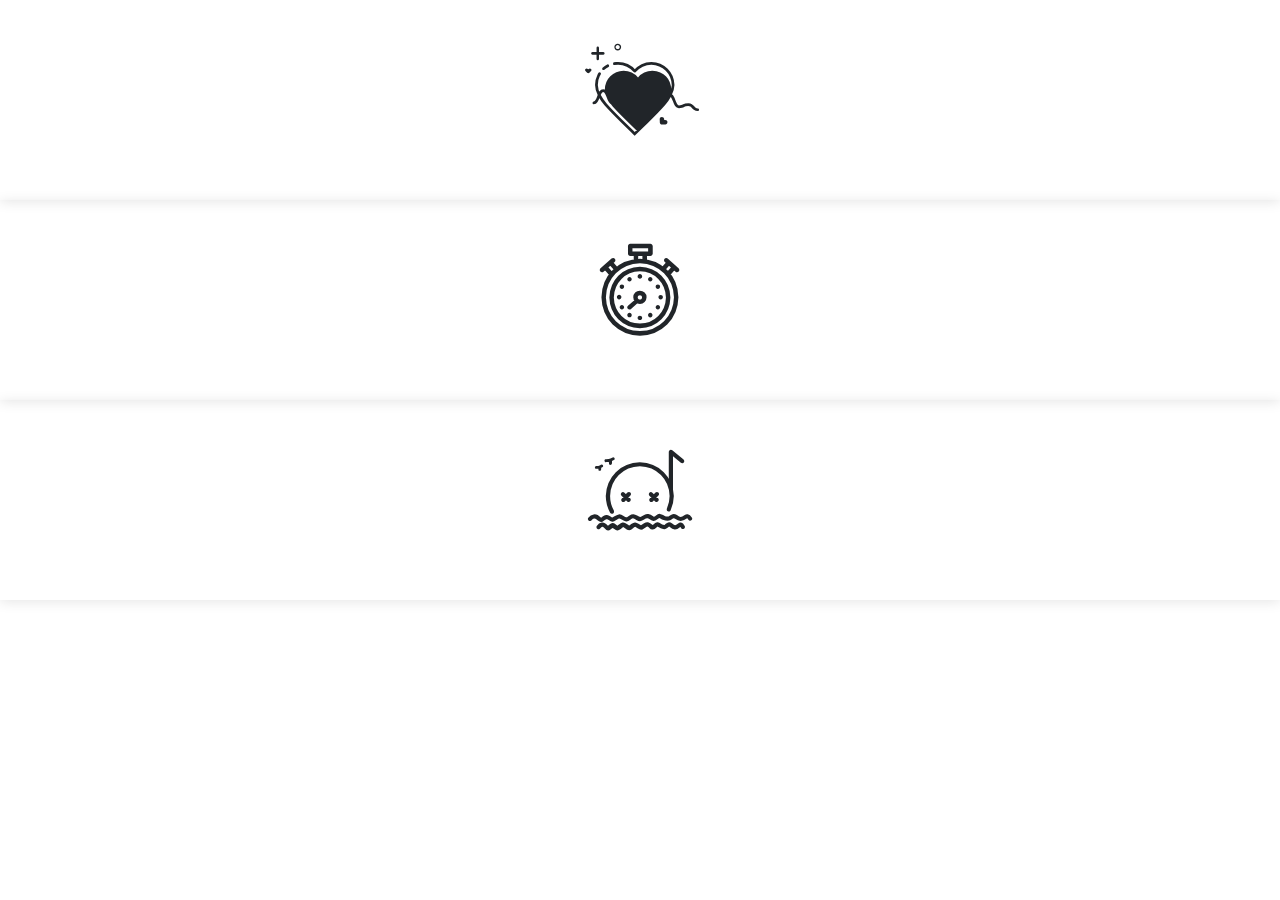
==== index.html @ 1be45d65 "初始化" ====
<!DOCTYPE html>
<html>
<head>
<meta http-equiv="Content-Type" content="text/html; charset=UTF-8">
<link rel="stylesheet" type="text/css" href="public/reset.css">
<link rel="stylesheet" type="text/css" href="public/bootstrap/css/bootstrap.min.css">
<link rel="stylesheet" type="text/css" href="public/iconfont/iconfont.css">
<link rel="shortcut icon" href="assets/icon/nav-icon.ico" />
<title>我的主页</title>
<style>
  .page{
    width: 100%;
    height: 200px;
    margin: 0px;
    padding: 0px;
    box-shadow: 0 2px 12px 0 rgba(0, 0, 0, 0.1);
    text-align: center;
  }

  .page:hover{
    cursor: pointer;
  }

  .font-icon{
    font-size: 120px;
  }

  .font-icon:hover{
    color: rgb(180, 50, 50);
  }

</style>
</head>

<body>
  <div class="page" onclick="toLove()">
    <i class="iconfont icon-xintiao font-icon masked"></i>
  </div>
  <div class="page" onclick="toTime()">
    <i class="iconfont icon-icon-test font-icon"></i>
  </div>
  <div class="page" onclick="to404()">
    <i class="iconfont icon-404 font-icon"></i>
  </div>
</body>

<script>
  function to404(){
    window.location="404.html"
  }
  function toTime(){
    window.location="views/time/index.html"
  }
  function toLove(){
    window.location="views/love/index.html"
  }
</script>
<!--给WordPress网站添加鼠标点击爆炸五颜六色特效-->
<canvas class="fireworks" style="position:fixed;left:0;top:0;z-index:99999999;pointer-events:none;"></canvas>
<script type="text/javascript" src="static/dianjitexiao/aixintexiao.js"></script>
</html>
---- public/iconfont/iconfont.css ----
@font-face {font-family: "iconfont";
  src: url('iconfont.eot?t=1611300589021'); /* IE9 */
  src: url('iconfont.eot?t=1611300589021#iefix') format('embedded-opentype'), /* IE6-IE8 */
  url('[data-uri]') format('woff2'),
  url('iconfont.woff?t=1611300589021') format('woff'),
  url('iconfont.ttf?t=1611300589021') format('truetype'), /* chrome, firefox, opera, Safari, Android, iOS 4.2+ */
  url('iconfont.svg?t=1611300589021#iconfont') format('svg'); /* iOS 4.1- */
}

.iconfont {
  font-family: "iconfont" !important;
  font-size: 16px;
  font-style: normal;
  -webkit-font-smoothing: antialiased;
  -moz-osx-font-smoothing: grayscale;
}

.icon-xintiao:before {
  content: "\e600";
}

.icon-404:before {
  content: "\e61c";
}

.icon-icon-test:before {
  content: "\e60a";
}
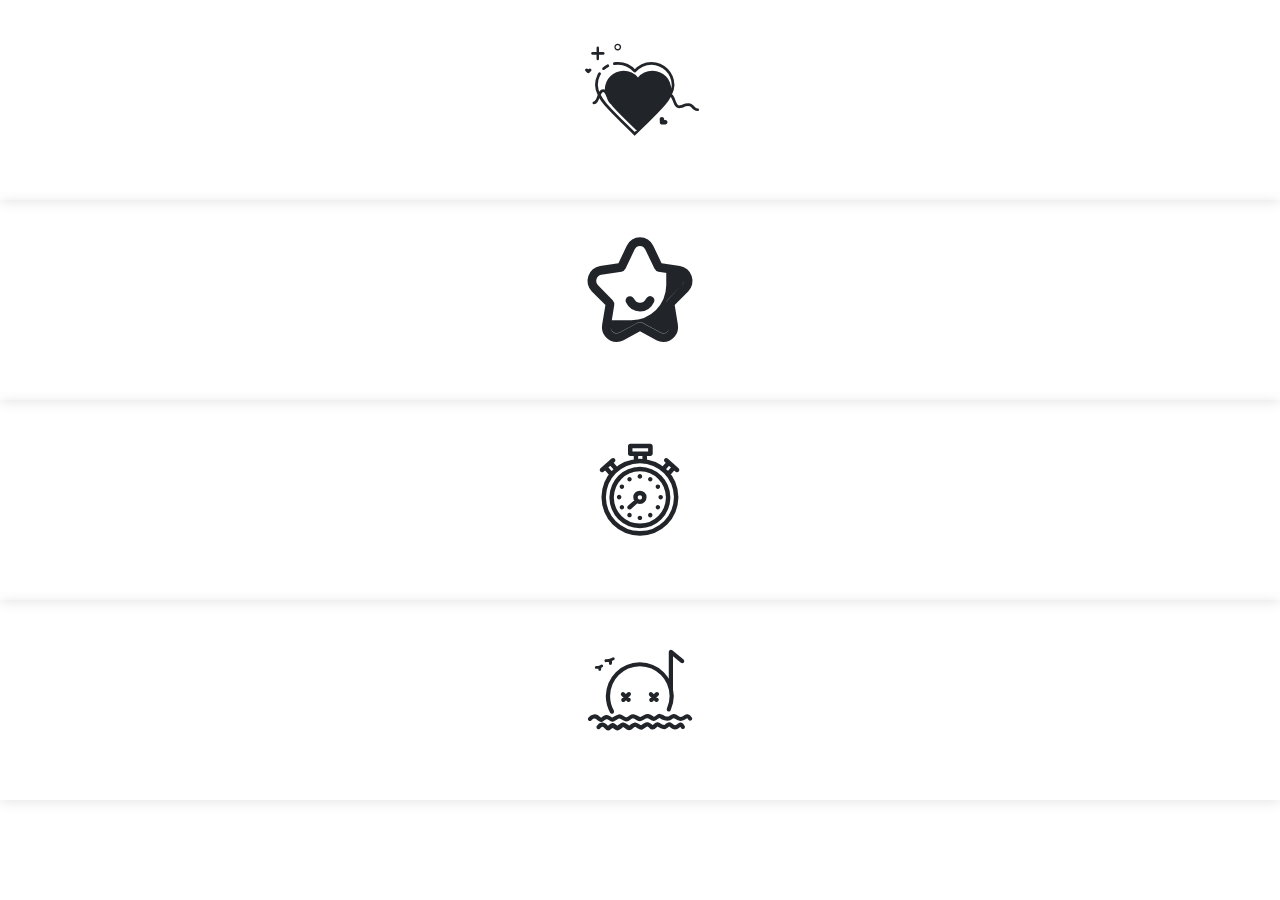
==== commit 24c7d9f3: "添加朱一龙相册盒子" ====
--- a/index.html
+++ b/index.html
@@ -34,7 +34,10 @@
 
 <body>
   <div class="page" onclick="toLove()">
-    <i class="iconfont icon-xintiao font-icon masked"></i>
+    <i class="iconfont icon-xintiao font-icon"></i>
+  </div>
+  <div class="page" onclick="toZhuyilongBox()">
+    <i class="iconfont icon-mingxing font-icon"></i>
   </div>
   <div class="page" onclick="toTime()">
     <i class="iconfont icon-icon-test font-icon"></i>
@@ -48,6 +51,9 @@
   function to404(){
     window.location="404.html"
   }
+  function toZhuyilongBox(){
+    window.location="views/zhuyilong-box/index.html"
+  }
   function toTime(){
     window.location="views/time/index.html"
   }
--- a/public/iconfont/iconfont.css
+++ b/public/iconfont/iconfont.css
@@ -1,10 +1,10 @@
 @font-face {font-family: "iconfont";
-  src: url('iconfont.eot?t=1611300589021'); /* IE9 */
-  src: url('iconfont.eot?t=1611300589021#iefix') format('embedded-opentype'), /* IE6-IE8 */
-  url('[data-uri]') format('woff2'),
-  url('iconfont.woff?t=1611300589021') format('woff'),
-  url('iconfont.ttf?t=1611300589021') format('truetype'), /* chrome, firefox, opera, Safari, Android, iOS 4.2+ */
-  url('iconfont.svg?t=1611300589021#iconfont') format('svg'); /* iOS 4.1- */
+  src: url('iconfont.eot?t=1611322274928'); /* IE9 */
+  src: url('iconfont.eot?t=1611322274928#iefix') format('embedded-opentype'), /* IE6-IE8 */
+  url('[data-uri]') format('woff2'),
+  url('iconfont.woff?t=1611322274928') format('woff'),
+  url('iconfont.ttf?t=1611322274928') format('truetype'), /* chrome, firefox, opera, Safari, Android, iOS 4.2+ */
+  url('iconfont.svg?t=1611322274928#iconfont') format('svg'); /* iOS 4.1- */
 }
 
 .iconfont {
@@ -15,10 +15,6 @@
   -moz-osx-font-smoothing: grayscale;
 }
 
-.icon-xintiao:before {
-  content: "\e600";
-}
-
 .icon-404:before {
   content: "\e61c";
 }
@@ -27,3 +23,11 @@
   content: "\e60a";
 }
 
+.icon-xintiao:before {
+  content: "\e600";
+}
+
+.icon-mingxing:before {
+  content: "\e607";
+}
+
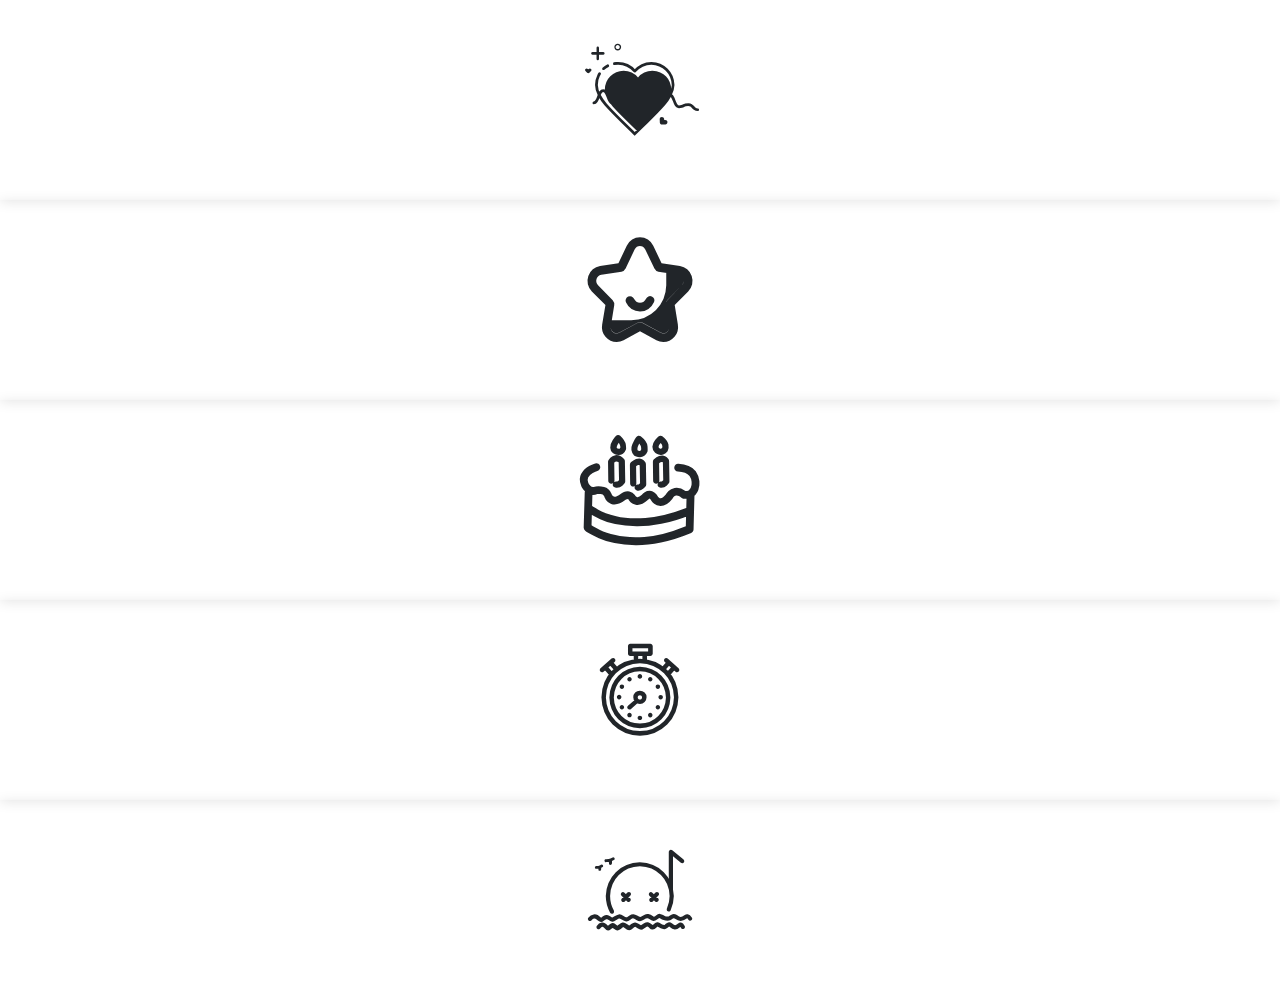
==== commit df90a4f6: "添加生日动画" ====
--- a/index.html
+++ b/index.html
@@ -5,7 +5,7 @@
 <link rel="stylesheet" type="text/css" href="public/reset.css">
 <link rel="stylesheet" type="text/css" href="public/bootstrap/css/bootstrap.min.css">
 <link rel="stylesheet" type="text/css" href="public/iconfont/iconfont.css">
-<link rel="shortcut icon" href="assets/icon/nav-icon.ico" />
+<link rel="shortcut icon" href="assets/icon/nav-icon.ico">
 <title>我的主页</title>
 <style>
   .page{
@@ -39,6 +39,9 @@
   <div class="page" onclick="toZhuyilongBox()">
     <i class="iconfont icon-mingxing font-icon"></i>
   </div>
+  <div class="page" onclick="birthday()">
+    <i class="iconfont icon-shengri font-icon"></i>
+  </div>
   <div class="page" onclick="toTime()">
     <i class="iconfont icon-icon-test font-icon"></i>
   </div>
@@ -50,6 +53,9 @@
 <script>
   function to404(){
     window.location="404.html"
+  }
+  function birthday(){
+    window.location="views/birthday/index.html"
   }
   function toZhuyilongBox(){
     window.location="views/zhuyilong-box/index.html"
--- a/public/iconfont/iconfont.css
+++ b/public/iconfont/iconfont.css
@@ -1,10 +1,10 @@
 @font-face {font-family: "iconfont";
-  src: url('iconfont.eot?t=1611322274928'); /* IE9 */
-  src: url('iconfont.eot?t=1611322274928#iefix') format('embedded-opentype'), /* IE6-IE8 */
-  url('[data-uri]') format('woff2'),
-  url('iconfont.woff?t=1611322274928') format('woff'),
-  url('iconfont.ttf?t=1611322274928') format('truetype'), /* chrome, firefox, opera, Safari, Android, iOS 4.2+ */
-  url('iconfont.svg?t=1611322274928#iconfont') format('svg'); /* iOS 4.1- */
+  src: url('iconfont.eot?t=1611326602719'); /* IE9 */
+  src: url('iconfont.eot?t=1611326602719#iefix') format('embedded-opentype'), /* IE6-IE8 */
+  url('[data-uri]') format('woff2'),
+  url('iconfont.woff?t=1611326602719') format('woff'),
+  url('iconfont.ttf?t=1611326602719') format('truetype'), /* chrome, firefox, opera, Safari, Android, iOS 4.2+ */
+  url('iconfont.svg?t=1611326602719#iconfont') format('svg'); /* iOS 4.1- */
 }
 
 .iconfont {
@@ -13,6 +13,14 @@
   font-style: normal;
   -webkit-font-smoothing: antialiased;
   -moz-osx-font-smoothing: grayscale;
+}
+
+.icon-shengri:before {
+  content: "\e6bb";
+}
+
+.icon-fanhui:before {
+  content: "\e62b";
 }
 
 .icon-404:before {
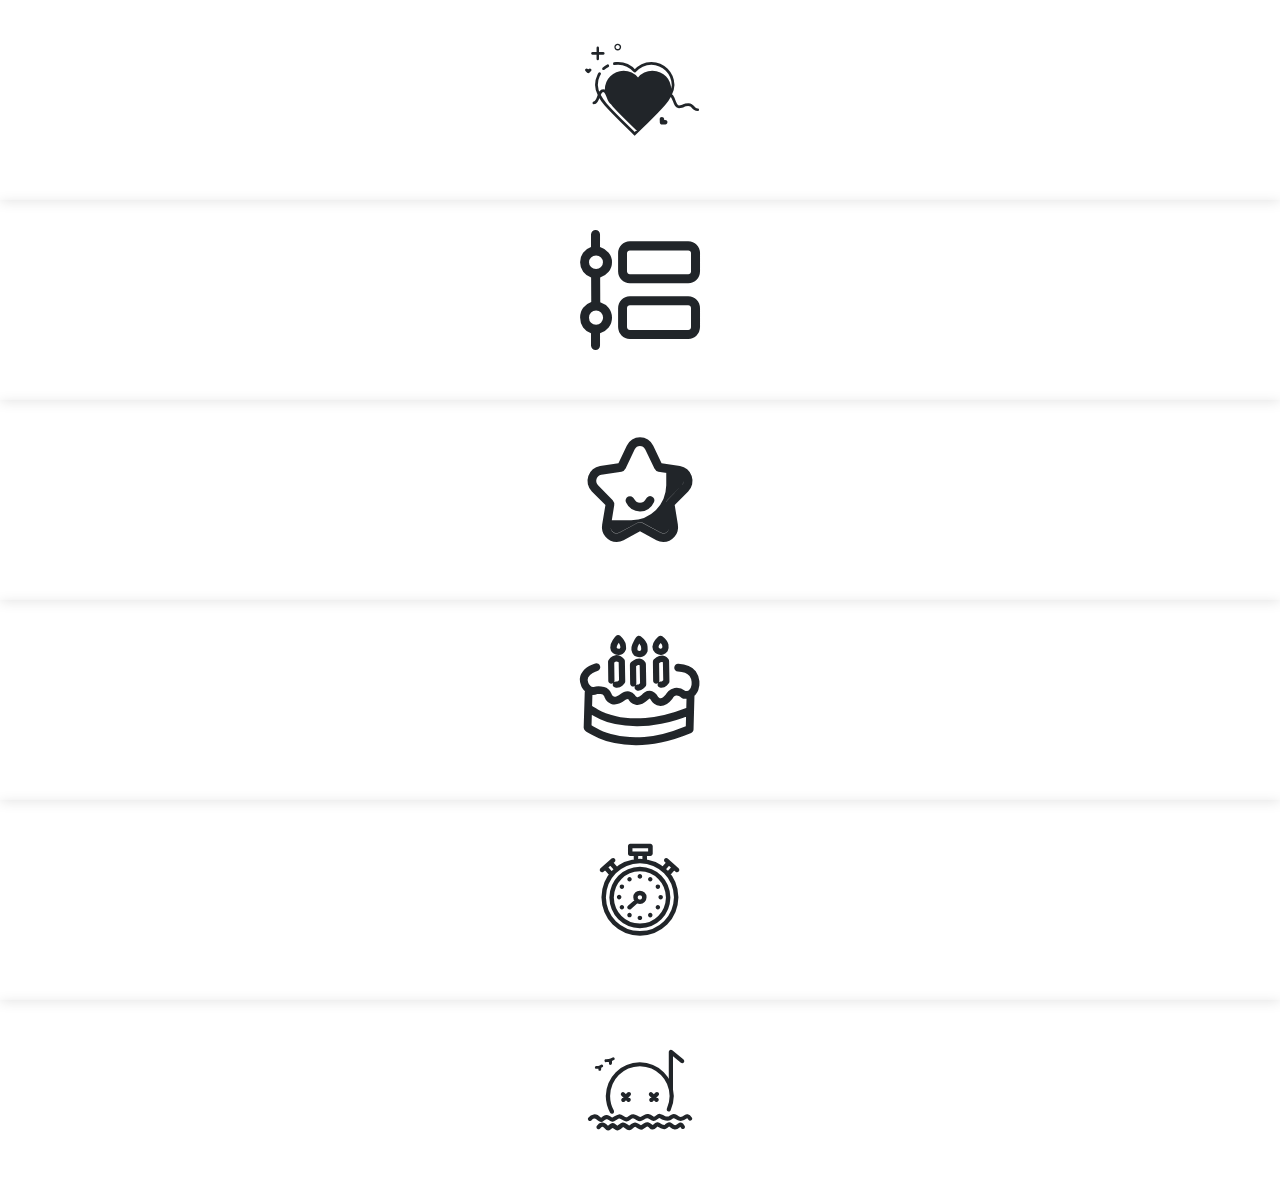
==== commit 1cd25d8b: "添加时间线" ====
--- a/index.html
+++ b/index.html
@@ -1,11 +1,14 @@
 <!DOCTYPE html>
 <html>
 <head>
+<meta http-equiv="pragram" content="no-cache">
+<meta http-equiv="cache-control" content="no-cache, no-store, must-revalidate">
 <meta http-equiv="Content-Type" content="text/html; charset=UTF-8">
 <link rel="stylesheet" type="text/css" href="public/reset.css">
 <link rel="stylesheet" type="text/css" href="public/bootstrap/css/bootstrap.min.css">
 <link rel="stylesheet" type="text/css" href="public/iconfont/iconfont.css">
 <link rel="shortcut icon" href="assets/icon/nav-icon.ico">
+
 <title>我的主页</title>
 <style>
   .page{
@@ -35,6 +38,9 @@
 <body>
   <div class="page" onclick="toLove()">
     <i class="iconfont icon-xintiao font-icon"></i>
+  </div>
+  <div class="page" onclick="toTimeLine()">
+    <i class="iconfont icon-shijianxian font-icon"></i>
   </div>
   <div class="page" onclick="toZhuyilongBox()">
     <i class="iconfont icon-mingxing font-icon"></i>
@@ -66,6 +72,11 @@
   function toLove(){
     window.location="views/love/index.html"
   }
+  function toTimeLine(){
+    window.location="views/timeline/index.html"
+  }
+
+  
 </script>
 <!--给WordPress网站添加鼠标点击爆炸五颜六色特效-->
 <canvas class="fireworks" style="position:fixed;left:0;top:0;z-index:99999999;pointer-events:none;"></canvas>
--- a/public/iconfont/iconfont.css
+++ b/public/iconfont/iconfont.css
@@ -1,10 +1,10 @@
 @font-face {font-family: "iconfont";
-  src: url('iconfont.eot?t=1611326602719'); /* IE9 */
-  src: url('iconfont.eot?t=1611326602719#iefix') format('embedded-opentype'), /* IE6-IE8 */
-  url('[data-uri]') format('woff2'),
-  url('iconfont.woff?t=1611326602719') format('woff'),
-  url('iconfont.ttf?t=1611326602719') format('truetype'), /* chrome, firefox, opera, Safari, Android, iOS 4.2+ */
-  url('iconfont.svg?t=1611326602719#iconfont') format('svg'); /* iOS 4.1- */
+  src: url('iconfont.eot?t=1611483413574'); /* IE9 */
+  src: url('iconfont.eot?t=1611483413574#iefix') format('embedded-opentype'), /* IE6-IE8 */
+  url('[data-uri]') format('woff2'),
+  url('iconfont.woff?t=1611483413574') format('woff'),
+  url('iconfont.ttf?t=1611483413574') format('truetype'), /* chrome, firefox, opera, Safari, Android, iOS 4.2+ */
+  url('iconfont.svg?t=1611483413574#iconfont') format('svg'); /* iOS 4.1- */
 }
 
 .iconfont {
@@ -15,12 +15,36 @@
   -moz-osx-font-smoothing: grayscale;
 }
 
+.icon-fanhui1:before {
+  content: "\e800";
+}
+
+.icon-kaideng:before {
+  content: "\e668";
+}
+
+.icon-guandeng:before {
+  content: "\e6cc";
+}
+
+.icon-mingxing:before {
+  content: "\e607";
+}
+
+.icon-shijianxian:before {
+  content: "\e674";
+}
+
+.icon-jishiben:before {
+  content: "\e609";
+}
+
 .icon-shengri:before {
   content: "\e6bb";
 }
 
-.icon-fanhui:before {
-  content: "\e62b";
+.icon-xintiao:before {
+  content: "\e600";
 }
 
 .icon-404:before {
@@ -31,11 +55,3 @@
   content: "\e60a";
 }
 
-.icon-xintiao:before {
-  content: "\e600";
-}
-
-.icon-mingxing:before {
-  content: "\e607";
-}
-
